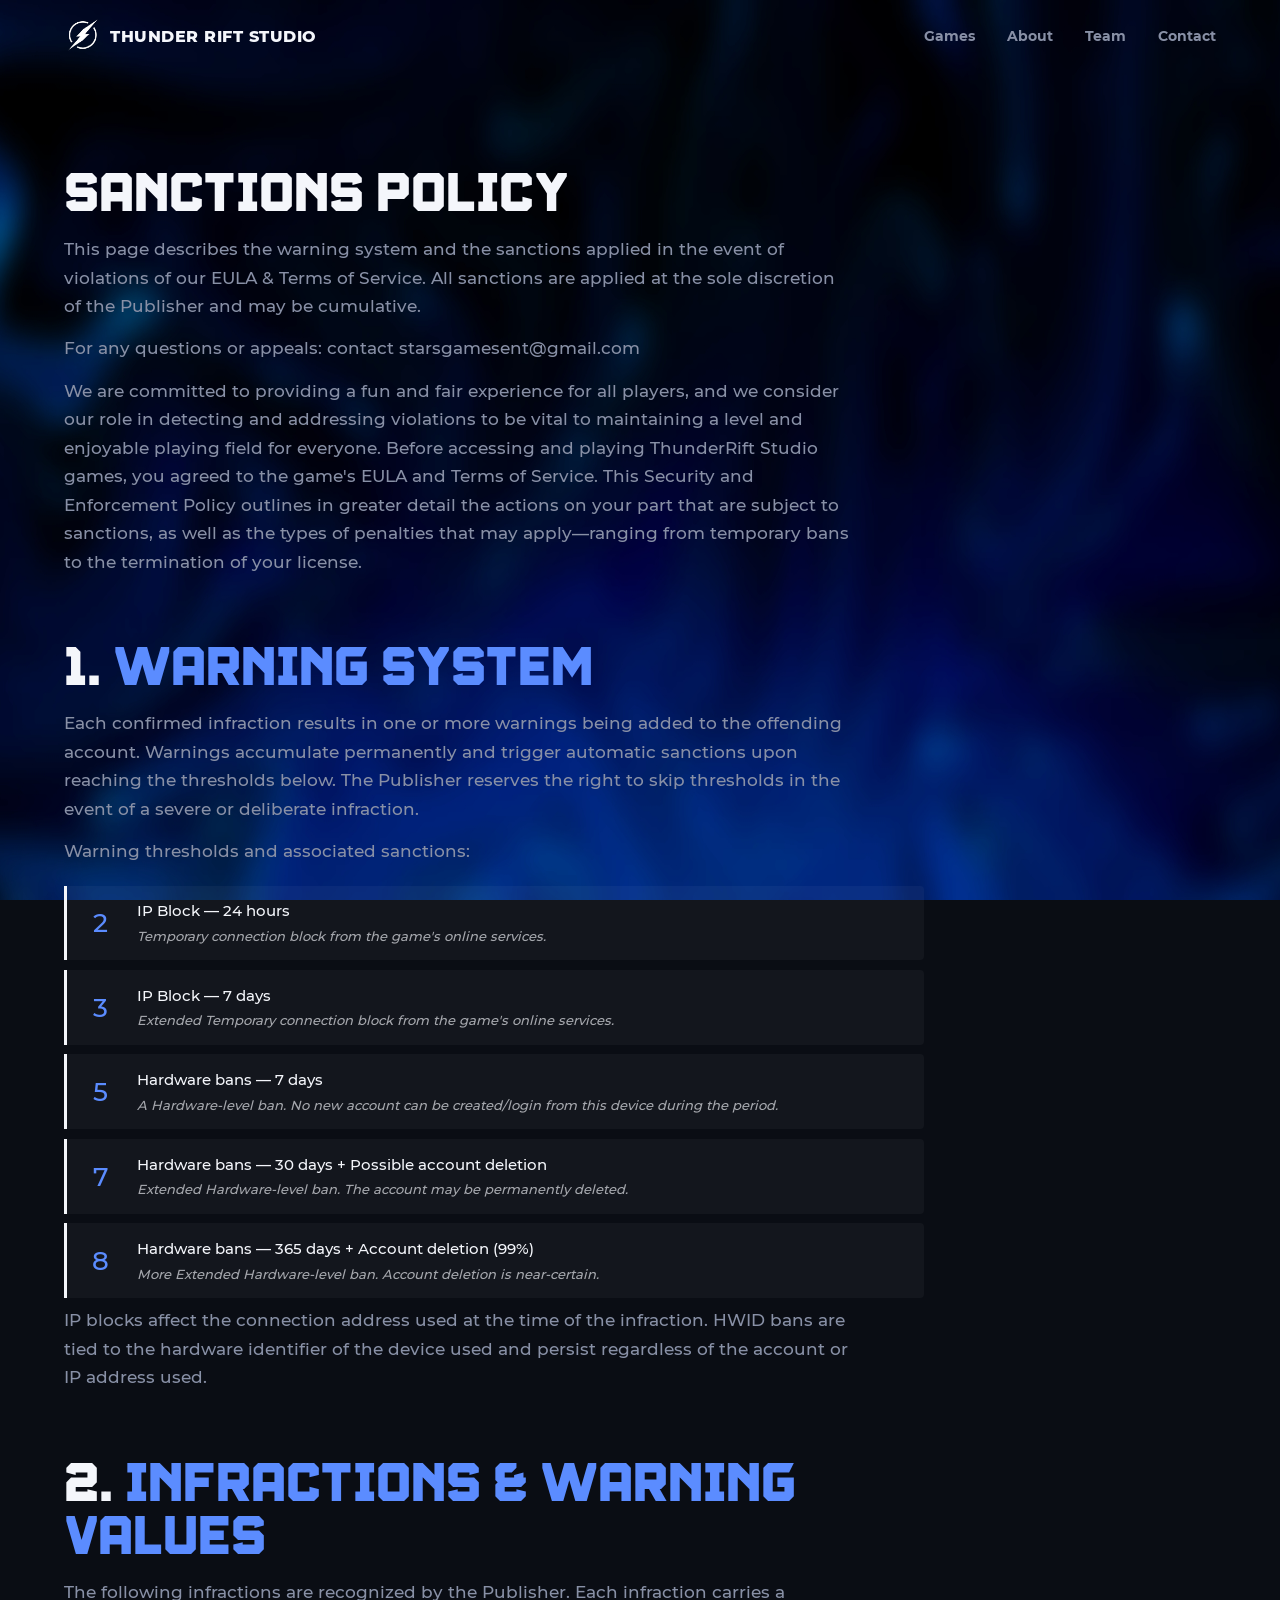
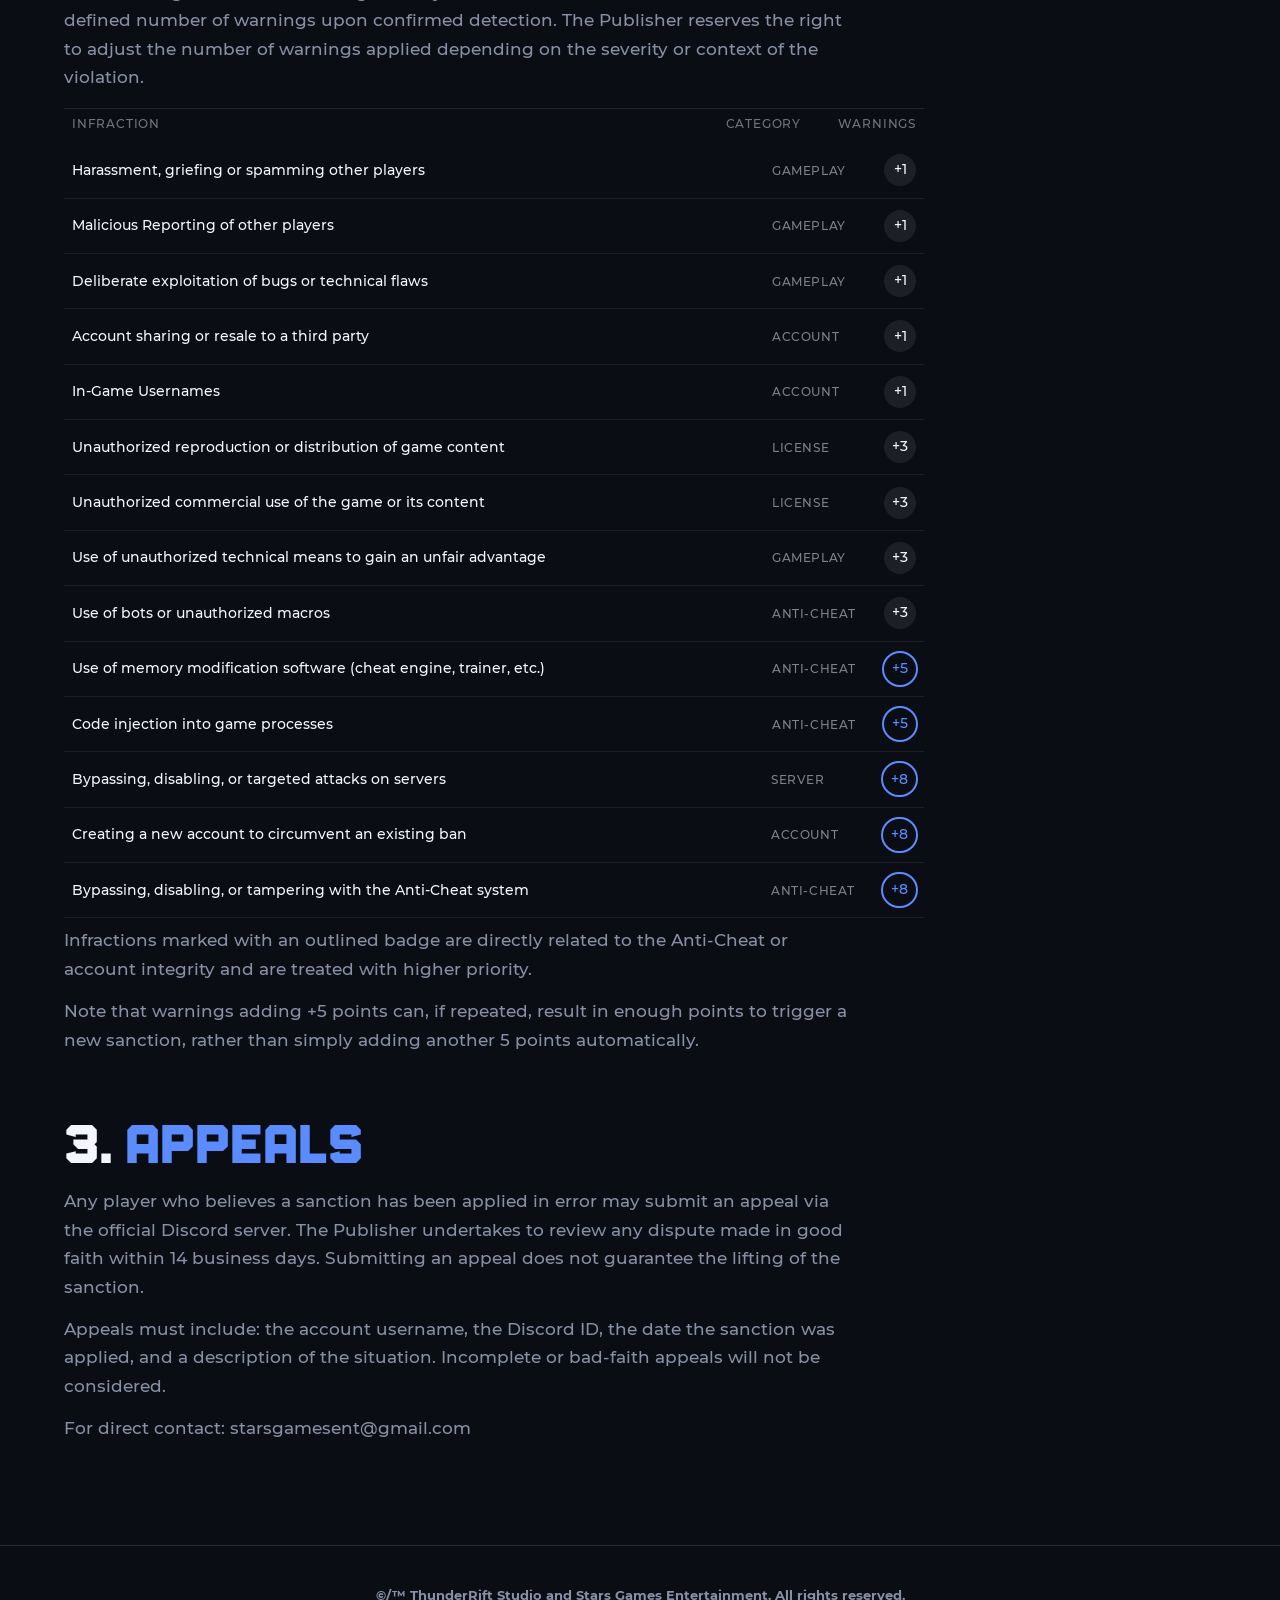
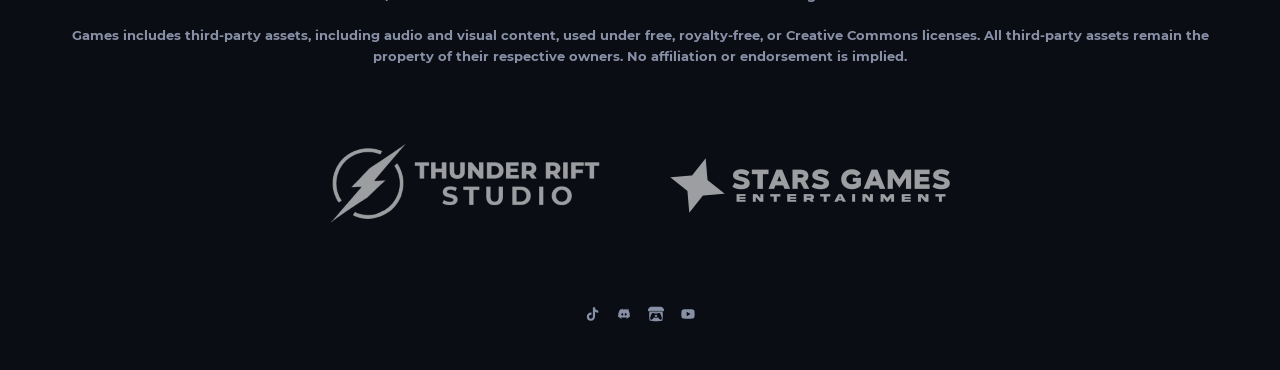
==== pages/sanctions.html @ 430288b7 "prod v5" ====
<!DOCTYPE html>
<html lang="en">
<head>
<meta charset="UTF-8">
<meta name="viewport" content="width=device-width, initial-scale=1.0">

<title>ThunderRift Studio - Sanctions Policy</title>
<meta name="description" content="Sanctions policy and warning system for ThunderRift Studio games.">

<link rel="stylesheet" href="../css/style.css">
<link rel="icon" href="../img/logo.png" type="image/png">

<style>
  .sanctions-ladder {
    display: flex;
    flex-direction: column;
    gap: 0.6rem;
    margin: 1.25rem 0 0.5rem;
  }

  .sanction-step {
    display: flex;
    align-items: center;
    gap: 1.25rem;
    padding: 0.85rem 1.1rem;
    border-left: 3px solid currentColor;
    background: rgba(255, 255, 255, 0.04);
    border-radius: 0 4px 4px 0;
  }

  .sanction-step .accent {
    font-size: 1.6rem;
    font-weight: 900;
    min-width: 2rem;
    text-align: center;
    line-height: 1;
  }

  .sanction-step-info {
    display: flex;
    flex-direction: column;
    gap: 0.15rem;
  }

  .sanction-step-title {
    font-weight: 700;
    font-size: 0.95rem;
  }

  .sanction-step-note {
    font-size: 0.82rem;
    opacity: 0.65;
    font-style: italic;
  }

  .infractions-grid {
    display: flex;
    flex-direction: column;
    gap: 0;
    margin: 1rem 0 0.5rem;
    border-top: 1px solid rgba(255, 255, 255, 0.1);
  }

  .infraction-row {
    display: flex;
    align-items: center;
    justify-content: space-between;
    gap: 1rem;
    padding: 0.7rem 0.5rem;
    border-bottom: 1px solid rgba(255, 255, 255, 0.08);
  }

  .infraction-label {
    font-size: 0.9rem;
    flex: 1;
  }

  .infraction-category {
    font-size: 0.75rem;
    opacity: 0.5;
    text-transform: uppercase;
    letter-spacing: 0.05em;
    min-width: 6rem;
  }

  .warn-badge {
    display: inline-flex;
    align-items: center;
    justify-content: center;
    min-width: 2rem;
    height: 2rem;
    padding: 0 0.5rem;
    border-radius: 999px;
    font-weight: 900;
    font-size: 0.85rem;
    background: rgba(255, 255, 255, 0.08);
    white-space: nowrap;
  }

  .warn-badge.accent {
    background: transparent;
    outline: 2px solid currentColor;
  }

  .infractions-header {
    display: flex;
    align-items: center;
    justify-content: space-between;
    gap: 1rem;
    padding: 0.4rem 0.5rem 0.6rem;
    font-size: 0.72rem;
    text-transform: uppercase;
    letter-spacing: 0.07em;
    opacity: 0.45;
    font-weight: 700;
  }
</style>
</head>
<body>

<a class="skip-link" href="#main-content">Skip to main content</a>
<div id="top"></div>

<header class="site-header" id="site-header">
  <div class="header-inner">
    <a href="../index.html" class="logo-lockup" aria-label="ThunderRift Studio — Back to home">
      <img src="../img/logo.png" alt="" class="logo-mark" width="36" height="36">
      <span class="logo-text">
        <span class="logo-word">THUNDER<span class="accent"> RIFT STUDIO</span></span>
      </span>
    </a>

    <nav class="main-nav" aria-label="Main navigation">
      <a href="../index.html#games">Games</a>
      <a href="../index.html#about">About</a>
      <a href="../index.html#team">Team</a>
      <a href="../index.html#contact">Contact</a>
    </nav>

    <button class="nav-toggle" id="navToggle" aria-expanded="false" aria-controls="mobileNav" aria-label="Open menu">
      <span></span><span></span><span></span>
    </button>
  </div>

  <nav id="mobileNav" class="mobile-nav" aria-label="Mobile navigation">
    <a href="../index.html#games">Games</a>
    <a href="../index.html#about">About</a>
    <a href="../index.html#team">Team</a>
    <a href="../index.html#contact">Contact</a>
  </nav>
</header>


<main id="main-content">
<div class="page-hero">

  <div class="page-block">

    <h2 class="page-block-title">
      Sanctions Policy
    </h2>

    <p class="page-block-text">
      This page describes the warning system and the sanctions applied in the event of violations of our <a href="eula_termsofservice.html">EULA &amp; Terms of Service</a>. All sanctions are applied at the sole discretion of the Publisher and may be cumulative.
    </p>

    <p class="page-block-text">
      For any questions or appeals: contact starsgamesent@gmail.com
    </p>

    <p class="page-block-text">
      We are committed to providing a fun and fair experience for all players, and we consider our role in detecting and addressing violations to be vital to maintaining a level and enjoyable playing field for everyone.

Before accessing and playing ThunderRift Studio games, you agreed to the game's EULA and Terms of Service. This Security and Enforcement Policy outlines in greater detail the actions on your part that are subject to sanctions, as well as the types of penalties that may apply—ranging from temporary bans to the termination of your license.
    </p>

  </div>

  <div class="page-block">

    <h2 class="page-block-title">
      1. <span class="accent">Warning System</span>
    </h2>

    <p class="page-block-text">
      Each confirmed infraction results in one or more warnings being added to the offending account. Warnings accumulate permanently and trigger automatic sanctions upon reaching the thresholds below. The Publisher reserves the right to skip thresholds in the event of a severe or deliberate infraction.
    </p>

    <p class="page-block-text">
      Warning thresholds and associated sanctions:
    </p>

    <div class="sanctions-ladder">

      <div class="sanction-step">
        <span class="accent">2</span>
        <div class="sanction-step-info">
          <span class="sanction-step-title">IP Block — 24 hours</span>
          <span class="sanction-step-note">Temporary connection block from the game's online services.</span>
        </div>
      </div>

      <div class="sanction-step">
        <span class="accent">3</span>
        <div class="sanction-step-info">
          <span class="sanction-step-title">IP Block — 7 days</span>
          <span class="sanction-step-note">Extended Temporary connection block from the game's online services.</span>
        </div>
      </div>

      <div class="sanction-step">
        <span class="accent">5</span>
        <div class="sanction-step-info">
          <span class="sanction-step-title">Hardware bans — 7 days</span>
          <span class="sanction-step-note">A Hardware-level ban. No new account can be created/login from this device during the period.</span>
        </div>
      </div>

      <div class="sanction-step">
        <span class="accent">7</span>
        <div class="sanction-step-info">
          <span class="sanction-step-title">Hardware bans — 30 days + Possible account deletion</span>
          <span class="sanction-step-note">Extended Hardware-level ban. The account may be permanently deleted.</span>
        </div>
      </div>

      <div class="sanction-step">
        <span class="accent">8</span>
        <div class="sanction-step-info">
          <span class="sanction-step-title">Hardware bans — 365 days + Account deletion (99%)</span>
          <span class="sanction-step-note">More Extended Hardware-level ban. Account deletion is near-certain.</span>
        </div>
      </div>

    </div>

    <p class="page-block-text">
      IP blocks affect the connection address used at the time of the infraction. HWID bans are tied to the hardware identifier of the device used and persist regardless of the account or IP address used.
    </p>

  </div>


  <div class="page-block">

    <h2 class="page-block-title">
      2. <span class="accent">Infractions &amp; Warning Values</span>
    </h2>

    <p class="page-block-text">
      The following infractions are recognized by the Publisher. Each infraction carries a defined number of warnings upon confirmed detection. The Publisher reserves the right to adjust the number of warnings applied depending on the severity or context of the violation.
    </p>


<!-- warns lists -->

    <div class="infractions-grid">

      <div class="infractions-header">
        <span style="flex:1">Infraction</span>
        <span style="min-width:6rem">Category</span>
        <span style="min-width:2rem;text-align:center">Warnings</span>
      </div>

      <div class="infraction-row">
        <span class="infraction-label">Harassment, griefing or spamming other players</span>
        <span class="infraction-category">Gameplay</span>
        <span class="warn-badge">+1</span>
      </div>

      <div class="infraction-row">
        <span class="infraction-label">Malicious Reporting of other players</span>
        <span class="infraction-category">Gameplay</span>
        <span class="warn-badge">+1</span>
      </div>

      <div class="infraction-row">
        <span class="infraction-label">Deliberate exploitation of bugs or technical flaws</span>
        <span class="infraction-category">Gameplay</span>
        <span class="warn-badge">+1</span>
      </div>

      <div class="infraction-row">
        <span class="infraction-label">Account sharing or resale to a third party</span>
        <span class="infraction-category">Account</span>
        <span class="warn-badge">+1</span>
      </div>

      <div class="infraction-row">
        <span class="infraction-label">In-Game Usernames</span>
        <span class="infraction-category">Account</span>
        <span class="warn-badge">+1</span>
      </div>

      <div class="infraction-row">
        <span class="infraction-label">Unauthorized reproduction or distribution of game content</span>
        <span class="infraction-category">License</span>
        <span class="warn-badge">+3</span>
      </div>

      <div class="infraction-row">
        <span class="infraction-label">Unauthorized commercial use of the game or its content</span>
        <span class="infraction-category">License</span>
        <span class="warn-badge">+3</span>
      </div>

      <div class="infraction-row">
        <span class="infraction-label">Use of unauthorized technical means to gain an unfair advantage</span>
        <span class="infraction-category">Gameplay</span>
        <span class="warn-badge">+3</span>
      </div>

      <div class="infraction-row">
        <span class="infraction-label">Use of bots or unauthorized macros</span>
        <span class="infraction-category">Anti-Cheat</span>
        <span class="warn-badge">+3</span>
      </div>

      <div class="infraction-row">
        <span class="infraction-label">Use of memory modification software (cheat engine, trainer, etc.)</span>
        <span class="infraction-category">Anti-Cheat</span>
        <span class="warn-badge accent">+5</span>
      </div>

      <div class="infraction-row">
        <span class="infraction-label">Code injection into game processes</span>
        <span class="infraction-category">Anti-Cheat</span>
        <span class="warn-badge accent">+5</span>
      </div>

      <div class="infraction-row">
        <span class="infraction-label">Bypassing, disabling, or targeted attacks on servers</span>
        <span class="infraction-category">Server</span>
        <span class="warn-badge accent">+8</span>
      </div>

      <div class="infraction-row">
        <span class="infraction-label">Creating a new account to circumvent an existing ban</span>
        <span class="infraction-category">Account</span>
        <span class="warn-badge accent">+8</span>
      </div>

      <div class="infraction-row">
        <span class="infraction-label">Bypassing, disabling, or tampering with the Anti-Cheat system</span>
        <span class="infraction-category">Anti-Cheat</span>
        <span class="warn-badge accent">+8</span>
      </div>

    </div>


    <p class="page-block-text">
      Infractions marked with an outlined badge are directly related to the Anti-Cheat or account integrity and are treated with higher priority.
    </p>
    <p class="page-block-text">
      Note that warnings adding +5 points can, if repeated, result in enough points to trigger a new sanction, rather than simply adding another 5 points automatically.
    </p>

  </div>

  <div class="page-block">

    <h2 class="page-block-title">
      3. <span class="accent">Appeals</span>
    </h2>

    <p class="page-block-text">
      Any player who believes a sanction has been applied in error may submit an appeal via the official Discord server. The Publisher undertakes to review any dispute made in good faith within 14 business days. Submitting an appeal does not guarantee the lifting of the sanction.
    </p>

    <p class="page-block-text">
      Appeals must include: the account username, the Discord ID, the date the sanction was applied, and a description of the situation. Incomplete or bad-faith appeals will not be considered.
    </p>

    <p class="page-block-text">
      For direct contact: starsgamesent@gmail.com
    </p>

  </div>

</div>
</main>


<footer class="site-footer">
  <div class="footer-inner">
    <p class="footer-copy">©/™ ThunderRift Studio and Stars Games Entertainment. All rights reserved.</p>
    <p class="footer-copy">Games includes third-party assets, including audio and visual content,
used under free, royalty-free, or Creative Commons licenses. All third-party assets remain the property of their respective owners.
No affiliation or endorsement is implied.</p>

    <ul class="studio-logos" aria-label="Our partner studios">
      <li><img src="../img/studio1.png" alt="Partner studio logo 1" loading="lazy"></li>
      <li><img src="../img/studio2.png" alt="Partner studio logo 2" loading="lazy"></li>
    </ul>

    <div class="footer-socials" aria-label="Social media">
      <a href="https://www.tiktok.com/@thunderriftstudio" aria-label="TikTok"><svg viewBox="0 0 24 24" width="16" height="16" aria-hidden="true"><path fill="currentColor" d="M16.6 2h-3.3v14.1c0 1.6-1.3 2.9-2.9 2.9a2.9 2.9 0 0 1-2.9-2.9 2.9 2.9 0 0 1 2.9-2.9c.3 0 .6 0 .9.1V9.9c-.3 0-.6-.1-.9-.1a6.2 6.2 0 0 0-6.2 6.2A6.2 6.2 0 0 0 10.4 22a6.2 6.2 0 0 0 6.2-6.2V8.6a8.2 8.2 0 0 0 4.8 1.5V6.8a4.8 4.8 0 0 1-4.8-4.8Z"/></svg></a>
      <a href="https://discord.gg/MJ3hh37nez" aria-label="Discord"><svg viewBox="0 0 24 24" width="16" height="16" aria-hidden="true"><path fill="currentColor" d="M20.3 5.4A18 18 0 0 0 15.9 4l-.3.6a13 13 0 0 1 3.7 1.4 15 15 0 0 0-11.9 0A13 13 0 0 1 11 4.6L10.7 4a18 18 0 0 0-4.4 1.4C3.6 9.1 3 12.7 3.3 16.3A17.9 17.9 0 0 0 8.3 19l.7-1.2a11.5 11.5 0 0 1-1.9-.9l.5-.4a13 13 0 0 0 8.8 0l.5.4a11.5 11.5 0 0 1-1.9.9l.7 1.2a17.9 17.9 0 0 0 5-2.7c.4-4.2-.6-7.7-2.4-11ZM9.5 14.4c-.8 0-1.5-.8-1.5-1.7s.7-1.7 1.5-1.7 1.5.8 1.5 1.7-.7 1.7-1.5 1.7Zm5 0c-.8 0-1.5-.8-1.5-1.7s.7-1.7 1.5-1.7 1.5.8 1.5 1.7-.7 1.7-1.5 1.7Z"/></svg></a>
      <a href="https://thunderrift-sudio.itch.io/" aria-label="Itch.io"><svg viewBox="0 0 24 24" width="16" height="16" aria-hidden="true"><path fill="currentColor" d="M3.13 1.338C2.08 1.96.02 4.328 0 4.95v1.03c0 1.303 1.22 2.45 2.325 2.45 1.33 0 2.436-1.102 2.436-2.41 0 1.308 1.07 2.41 2.4 2.41 1.328 0 2.362-1.102 2.362-2.41 0 1.308 1.137 2.41 2.466 2.41h.024c1.33 0 2.466-1.102 2.466-2.41 0 1.308 1.034 2.41 2.363 2.41 1.33 0 2.4-1.102 2.4-2.41 0 1.308 1.106 2.41 2.435 2.41C22.78 8.43 24 7.282 24 5.98V4.95c-.02-.62-2.082-2.99-3.13-3.612-3.253-.114-5.508-.134-8.87-.133-3.362 0-7.945.053-8.87.133zm6.376 6.477a2.74 2.74 0 0 1-.468.602c-.5.49-1.19.795-1.947.795a2.786 2.786 0 0 1-1.95-.795c-.182-.178-.32-.37-.446-.59-.127.222-.303.412-.486.59a2.788 2.788 0 0 1-1.95.795c-.092 0-.187-.025-.264-.052-.107 1.113-.152 2.176-.168 2.95v.005l-.006 1.167c.02 2.334-.23 7.564 1.03 8.85 1.952.454 5.545.662 9.15.663 3.605 0 7.198-.21 9.15-.664 1.26-1.284 1.01-6.514 1.03-8.848l-.006-1.167v-.004c-.016-.775-.06-1.838-.168-2.95-.077.026-.172.052-.263.052a2.788 2.788 0 0 1-1.95-.795c-.184-.178-.36-.368-.486-.59-.127.22-.265.412-.447.59a2.786 2.786 0 0 1-1.95.794c-.76 0-1.446-.303-1.948-.793a2.74 2.74 0 0 1-.468-.602 2.738 2.738 0 0 1-.463.602 2.787 2.787 0 0 1-1.95.794h-.16a2.787 2.787 0 0 1-1.95-.793 2.738 2.738 0 0 1-.464-.602zm-2.004 2.59v.002c.795.002 1.5 0 2.373.953.687-.072 1.406-.108 2.125-.107.72 0 1.438.035 2.125.107.873-.953 1.578-.95 2.372-.953.376 0 1.876 0 2.92 2.934l1.123 4.028c.832 2.995-.266 3.068-1.636 3.07-2.03-.075-3.156-1.55-3.156-3.025-1.124.184-2.436.276-3.748.277-1.312 0-2.624-.093-3.748-.277 0 1.475-1.125 2.95-3.156 3.026-1.37-.004-2.468-.077-1.636-3.072l1.122-4.027c1.045-2.934 2.545-2.934 2.92-2.934zM12 12.714c-.002.002-2.14 1.964-2.523 2.662l1.4-.056v1.22c0 .056.56.033 1.123.007.562.026 1.124.05 1.124-.008v-1.22l1.4.055C14.138 14.677 12 12.713 12 12.713z"/></svg></a>
      <a href="https://www.youtube.com/@ThunderRiftStudio" aria-label="YouTube"><svg viewBox="0 0 24 24" width="16" height="16" aria-hidden="true"><path fill="currentColor" d="M22 12s0-3.1-.4-4.6a3 3 0 0 0-2.1-2.1C17.9 5 12 5 12 5s-5.9 0-7.5.3a3 3 0 0 0-2.1 2.1C2 8.9 2 12 2 12s0 3.1.4 4.6a3 3 0 0 0 2.1 2.1C6.1 19 12 19 12 19s5.9 0 7.5-.3a3 3 0 0 0 2.1-2.1c.4-1.5.4-4.6.4-4.6ZM10 15.3V8.7L15.8 12 10 15.3Z"/></svg></a>
    </div>
  </div>
</footer>

<a href="#top" class="back-to-top" id="backToTop" aria-label="Back to top">↑</a>

<script src="../js/script.js"></script>
</body>
</html>
---- css/style.css ----
/* ============================================================
   THUNDERRIFT STUDIO — All rights reserved.
   ============================================================ */

@font-face {
  font-family: 'TR-Title';
  src: url('../fonts/title.ttf') format('truetype');
  font-weight: 400 700;
  font-style: normal;
  font-display: swap;
}
@font-face {
  font-family: 'TR-Brand';
  src: url('../fonts/thr.ttf') format('truetype');
  font-weight: 400 700;
  font-style: normal;
  font-display: swap;
}
@font-face {
  font-family: 'TR-Text';
  src: url('../fonts/text.ttf') format('truetype');
  font-weight: 400 700;
  font-style: normal;
  font-display: swap;
}
@font-face {
  font-family: 'TR-Mono';
  src: url('../fonts/mono.ttf') format('truetype');
  font-weight: 400 700;
  font-style: normal;
  font-display: swap;
}

:root {
  --bg-void: #0A0D14;
  --bg-panel: #11151F;
  --bg-panel-2: #171C29;
  --line: #262C3B;
  --storm-gray: #4A5468;
  --rift-blue: #5B8CFF;
  --rift-glow: #A9C4FF;
  --text-primary: #F4F6FB;
  --text-muted: #8890A6;

  --font-display: 'TR-Title', 'Arial Narrow', sans-serif;
  --font-body: 'TR-Text', -apple-system, 'Segoe UI', sans-serif;
  --font-mono: 'TR-Mono', 'Courier New', monospace;
  --font-brand: 'TR-Brand', 'Arial Narrow', sans-serif;

  --section-pad: clamp(4rem, 8vw, 8rem);
  --container-w: 1200px;
}

*, *::before, *::after { box-sizing: border-box; }
html { scroll-behavior: smooth; }
body {
  margin: 0;
  background-color: var(--bg-void);
  color: var(--text-primary);
  font-family: var(--font-body);
  font-size: 16px;
  line-height: 1.6;
  -webkit-font-smoothing: antialiased;
  position: relative;
}

body::before {
  content: '';
  position: fixed;
  inset: 0;
  z-index: -1;
  background-color: var(--bg-void);
  background-image: url('../img/bg-texture.jpg');
  background-repeat: no-repeat;
  background-position: center;
  background-size: 100% 100%;
}
img { max-width: 100%; display: block; }
a { color: inherit; text-decoration: none; }
h1, h2, h3 { font-family: var(--font-display); margin: 0; line-height: 1.1; }
p { margin: 0; }
ul { list-style: none; margin: 0; padding: 0; }
button { font-family: inherit; }

.skip-link {
  position: absolute;
  left: -999px;
  top: 0;
  background: var(--rift-blue);
  color: var(--bg-void);
  padding: .75rem 1.25rem;
  z-index: 200;
  font-family: var(--font-mono);
  font-size: .85rem;
}
.skip-link:focus { left: 1rem; top: 1rem; }

:focus-visible {
  outline: 2px solid var(--rift-blue);
  outline-offset: 3px;
}

.eyebrow {
  font-family: var(--font-mono);
  font-size: .8rem;
  letter-spacing: .15em;
  text-transform: uppercase;
  color: var(--rift-blue);
  margin: 0 0 .75rem;
}

.accent { color: var(--rift-blue); }

.section-head {
  max-width: var(--container-w);
  margin: 0 auto;
  padding: 0 1.5rem;
}
.section-head h2 {
  font-size: clamp(1.8rem, 3.5vw, 2.6rem);
  font-weight: 600;
  max-width: 30ch;
}

.btn {
  display: inline-flex;
  align-items: center;
  gap: .5rem;
  padding: .9rem 1.6rem;
  font-family: var(--font-mono);
  font-size: .85rem;
  letter-spacing: .04em;
  border-radius: 2px;
  transition: transform .15s ease, background .2s ease, border-color .2s ease;
}
.btn-primary {
  background: var(--rift-blue);
  color: var(--bg-void);
  font-weight: 500;
}
.btn-primary:hover { transform: translateY(-2px); background: var(--rift-glow); }
.btn-ghost {
  border: 1px solid var(--line);
  color: var(--text-primary);
}
.btn-ghost:hover { border-color: var(--rift-blue); transform: translateY(-2px); }

.link-arrow {
  font-family: var(--font-mono);
  font-size: .85rem;
  color: var(--rift-blue);
  display: inline-block;
  margin-top: 1.25rem;
  transition: gap .2s ease;
}
.link-arrow:hover { text-decoration: underline; }

.site-header {
  position: fixed;
  top: 0; left: 0; right: 0;
  z-index: 100;
  background: transparent;
  border-bottom: 1px solid transparent;
  transition: background .25s ease, border-color .25s ease;
}
.site-header.scrolled {
  background: rgba(10, 13, 20, 0.85);
  backdrop-filter: blur(10px);
  border-bottom: 1px solid var(--line);
}
.header-inner {
  max-width: var(--container-w);
  margin: 0 auto;
  padding: .9rem 1.5rem;
  display: flex;
  align-items: center;
  justify-content: space-between;
}

.logo-lockup {
  display: flex;
  align-items: center;
  gap: .65rem;
  padding: .25rem .25rem .25rem 0;
}
.logo-mark { flex-shrink: 0; }
.logo-text { display: flex; flex-direction: column; }
.logo-word {
  font-family: var(--font-brand);
  font-weight: 600;
  font-size: 1rem;
  letter-spacing: .03em;
}
.logo-word .accent { color: inherit; }

.main-nav { display: flex; gap: 2rem; }
.main-nav a {
  font-family: var(--font-mono);
  font-size: .85rem;
  color: var(--text-muted);
  transition: color .2s ease;
  margin-right: 0;
}
.main-nav a:not(:last-child) { margin-right: 2rem; }
.main-nav { gap: 0; }
.main-nav a:hover { color: var(--text-primary); }

.nav-toggle {
  display: none;
  flex-direction: column;
  justify-content: center;
  gap: 5px;
  width: 36px;
  height: 36px;
  background: transparent;
  border: none;
  cursor: pointer;
}
.nav-toggle span {
  display: block;
  height: 2px;
  background: var(--text-primary);
  transition: transform .2s ease, opacity .2s ease;
}
.nav-toggle[aria-expanded="true"] span:nth-child(1) { transform: translateY(7px) rotate(45deg); }
.nav-toggle[aria-expanded="true"] span:nth-child(2) { opacity: 0; }
.nav-toggle[aria-expanded="true"] span:nth-child(3) { transform: translateY(-7px) rotate(-45deg); }

.mobile-nav {
  display: none;
  flex-direction: column;
  padding: 0 1.5rem 1.5rem;
  gap: 1rem;
}
.mobile-nav a {
  font-family: var(--font-mono);
  font-size: .95rem;
  color: var(--text-muted);
  padding: .5rem 0;
  border-bottom: 1px solid var(--line);
}
.mobile-nav.open { display: flex; }

/* ─── Hero ──────────────────────────────────── */
.hero {
  position: relative;
  height: 100vh;       /* plein écran exact — scroll révèle la suite */
  min-height: 560px;   /* plancher pour les très petits écrans */
  display: flex;
  align-items: center;
  overflow: hidden;
  background: radial-gradient(ellipse at 70% 20%, var(--bg-panel-2) 0%, var(--bg-void) 60%);
}
.hero-bg { position: absolute; inset: 0; z-index: 1; }

/* ─── Hero video background ─────────────────── */
.hero-video {
  position: absolute;
  inset: 0;
  width: 100%;
  height: 100%;
  object-fit: cover;
  z-index: 0;
}
.hero-video-overlay {
  position: absolute;
  inset: 0;
  z-index: 0;
  background: radial-gradient(ellipse at 70% 20%, rgba(23, 28, 41, 0.55) 0%, rgba(10, 13, 20, 0.88) 60%);
}

/* ─── Hero bolt ─────────────────────────────── */
.rift-svg { width: 100%; height: 100%; }

.bolt-halo {
  opacity: 0;
  animation:
    halo-in    0.35s ease 1.9s forwards,
    glow-pulse 3.2s ease-in-out 2.25s infinite;
}

.bolt-core {
  stroke-dasharray: 1520;
  stroke-dashoffset: 1520;
  animation: draw-bolt 1.55s cubic-bezier(.42,0,.12,1) 0.25s forwards;
}

.bolt-shine {
  stroke-dasharray: 1520;
  stroke-dashoffset: 1520;
  opacity: 0;
  animation:
    draw-bolt  1.55s cubic-bezier(.42,0,.12,1) 0.35s forwards,
    shine-fade 0.55s ease 2.1s forwards;
}

@keyframes draw-bolt {
  0%   { stroke-dashoffset: 1520; opacity: 0; }
  4%   { opacity: 1; }
  /* rush du haut vers le shoulder */
  52%  { stroke-dashoffset: 360; }
  /* micro-stutter électrique #1 */
  58%  { stroke-dashoffset: 400; }
  /* reprise rapide vers le bas */
  78%  { stroke-dashoffset: 85;  }
  /* micro-stutter électrique #2 */
  85%  { stroke-dashoffset: 115; }
  100% { stroke-dashoffset: 0; opacity: 1; }
}

@keyframes halo-in {
  to { opacity: 0.11; }
}

@keyframes glow-pulse {
  0%, 100% { opacity: 0.11; }
  50%       { opacity: 0.22; }
}

@keyframes shine-fade {
  to { opacity: 0; }
}

/* ─── Hero content ──────────────────────────── */
.hero-content {
  position: relative;
  z-index: 2;
  max-width: var(--container-w);
  margin: 0 auto;
  padding: 7rem 1.5rem 4rem;
  width: 100%;
}
.hero-title {
  font-size: clamp(2.6rem, 7vw, 5.5rem);
  font-weight: 700;
  letter-spacing: .01em;
  margin-bottom: 1.5rem;
}
.hero-sub {
  max-width: 46ch;
  color: var(--text-muted);
  font-size: 1.05rem;
  margin-bottom: 2.5rem;
}
.hero-actions { display: flex; gap: 1rem; flex-wrap: wrap; }

.games {
  padding: var(--section-pad) 0;
  border-top: 1px solid var(--line);
}
.games .section-head { margin-bottom: 3rem; }

.game-card {
  max-width: var(--container-w);
  margin: 0 auto 5rem;
  padding: 0 1.5rem;
  display: grid;
  grid-template-columns: 1.1fr 1fr;
  gap: 3rem;
  align-items: center;
}
.game-card:last-child { margin-bottom: 0; }
.game-card.reverse { direction: rtl; }
.game-card.reverse > * { direction: ltr; }

.game-media {
  border: 1px solid var(--line);
  overflow: hidden;
  background: var(--bg-panel);
}
.game-media img { width: 100%; height: auto; }

.game-tag {
  font-family: var(--font-mono);
  font-size: .75rem;
  letter-spacing: .1em;
  text-transform: uppercase;
  color: var(--rift-blue);
  margin-bottom: .75rem;
}
.game-info h3 {
  font-size: clamp(1.6rem, 3vw, 2.1rem);
  margin-bottom: 1rem;
}
.game-info p:not(.game-tag) { color: var(--text-muted); }

.about {
  position: relative;
  overflow: hidden;
  padding: var(--section-pad) 0;
  background: var(--bg-panel);
  border-top: 1px solid var(--line);
  border-bottom: 1px solid var(--line);
}
.about-watermark {
  position: absolute;
  right: -4%;
  left: auto;
  top: 50%;
  transform: translateY(-50%);
  height: 130%;
  width: auto;
  max-width: none;
  opacity: .06;
  z-index: 0;
  pointer-events: none;
  user-select: none;
}
.about-inner {
  position: relative;
  z-index: 1;
  max-width: var(--container-w);
  margin: 0 auto;
  padding: 0 1.5rem;
}
.about h2 {
  font-size: clamp(1.8rem, 3.5vw, 2.6rem);
  max-width: 22ch;
  margin-bottom: 1.5rem;
}
.about-lead {
  max-width: 62ch;
  color: var(--text-muted);
  font-size: 1.05rem;
  margin-bottom: 3.5rem;
}
.about-grid {
  display: grid;
  grid-template-columns: repeat(3, 1fr);
  gap: 2rem;
}
.about-item {
  border-top: 1px solid var(--line);
  padding-top: 1.25rem;
}
.about-num {
  font-family: var(--font-mono);
  color: var(--rift-blue);
  font-size: .9rem;
}
.about-item h3 {
  font-size: 1.1rem;
  margin: .5rem 0 .5rem;
  font-weight: 600;
}
.about-item p { color: var(--text-muted); font-size: .95rem; }

.team {
  padding: var(--section-pad) 0;
}
.team .section-head { margin-bottom: 3rem; }
.team-grid {
  max-width: var(--container-w);
  margin: 0 auto;
  padding: 0 1.5rem;
  display: grid;
  grid-template-columns: repeat(4, 1fr);
  gap: 1.5rem;
}
.team-card img {
  width: 100%;
  aspect-ratio: 1;
  object-fit: cover;
  margin-bottom: 1rem;
  border: 1px solid var(--line);
}
.team-card h3 { font-size: 1.05rem; font-weight: 600; margin-bottom: .25rem; }
.team-role { font-family: var(--font-mono); font-size: .8rem; color: var(--text-muted); }

.contact {
  padding: var(--section-pad) 0;
  background: var(--bg-panel);
  border-top: 1px solid var(--line);
  text-align: center;
}
.contact-inner {
  max-width: 620px;
  margin: 0 auto;
  padding: 0 1.5rem;
}
.contact h2 {
  font-size: clamp(1.8rem, 3.5vw, 2.6rem);
  margin-bottom: 1rem;
}
.contact-lead { color: var(--text-muted); margin-bottom: 2rem; }
.contact-email {
  font-family: var(--font-mono);
  font-size: 1.1rem;
  color: var(--rift-blue);
  border-bottom: 1px solid var(--rift-blue);
  padding-bottom: 2px;
}
.contact-email:hover { color: var(--rift-glow); border-color: var(--rift-glow); }

.socials {
  display: flex;
  justify-content: center;
  gap: 1.25rem;
  margin-top: 3rem;
}
.social-link {
  width: 44px; height: 44px;
  display: flex; align-items: center; justify-content: center;
  border: 1px solid var(--line);
  color: var(--text-muted);
  transition: color .2s ease, border-color .2s ease, transform .2s ease;
}
.social-link:hover { color: var(--rift-blue); border-color: var(--rift-blue); transform: translateY(-2px); }

.site-footer {
  border-top: 1px solid var(--line);
  padding: 2.5rem 0;
}
.footer-inner {
  max-width: var(--container-w);
  margin: 0 auto;
  padding: 0 1.5rem;
  display: flex;
  flex-direction: column;
  align-items: center;
  justify-content: center;
  gap: 1.25rem;
  text-align: center;
}
.footer-copy {
  font-family: var(--font-mono);
  font-size: .8rem;
  color: var(--text-muted);
}
.studio-logos {
  display: flex;
  align-items: center;
  justify-content: center;
  gap: 1.5rem;
  flex-wrap: wrap;
}
.studio-logos img {
  width: auto;
  height: auto;
  opacity: .6;
  filter: grayscale(1);
  transition: opacity .2s ease, filter .2s ease;
}
.studio-logos img:hover {
  opacity: 1;
  filter: grayscale(0);
}
.footer-socials { display: flex; gap: 1rem; }
.footer-socials a { color: var(--text-muted); }
.footer-socials a:hover { color: var(--rift-blue); }

.back-to-top {
  position: fixed;
  bottom: 2rem;
  right: 2rem;
  width: 44px;
  height: 44px;
  display: flex;
  align-items: center;
  justify-content: center;
  background: var(--bg-panel-2);
  border: 1px solid var(--line);
  color: var(--rift-blue);
  font-size: 1.1rem;
  z-index: 90;
  opacity: 0;
  visibility: hidden;
  transform: translateY(8px);
  transition: opacity .25s ease, transform .25s ease, visibility .25s;
}
.back-to-top.visible {
  opacity: 1;
  visibility: visible;
  transform: translateY(0);
}
.back-to-top:hover { border-color: var(--rift-blue); }

/* ─── Responsive ────────────────────────────── */
@media (max-width: 860px) {
  .main-nav { display: none; }
  .nav-toggle { display: flex; }
  .game-card { grid-template-columns: 1fr; }
  .game-card.reverse { direction: ltr; }
  .about-grid { grid-template-columns: 1fr; gap: 1.5rem; }
  .team-grid { grid-template-columns: repeat(2, 1fr); }
}

@media (max-width: 480px) {
  .hero-actions { flex-direction: column; align-items: flex-start; }
  .footer-inner { flex-direction: column; align-items: flex-start; }
}

/* ─── Reduced motion ────────────────────────── */
@media (prefers-reduced-motion: reduce) {
  html { scroll-behavior: auto; }
  .bolt-core  { animation: none; stroke-dashoffset: 0; }
  .bolt-shine { animation: none; opacity: 0; }
  .bolt-halo  { animation: none; opacity: 0.11; }
  .btn, .social-link, .back-to-top { transition: none; }
}

/* ============================================================
   PAGE TEMPLATE — styles réutilisables pour toutes les pages
   ============================================================ */
.page-hero {
  padding: calc(var(--section-pad) + 4rem) 0 var(--section-pad);
  max-width: var(--container-w);
  margin: 0 auto;
  padding-left: 1.5rem;
  padding-right: 1.5rem;
}

/* ─── Bloc titre + texte (copiable-collable) ─ */
.page-block {
  margin-bottom: 4rem;
  max-width: 860px;
}
.page-block:last-child { margin-bottom: 0; }

.page-block-title {
  font-family: var(--font-display); /* title.ttf */
  font-size: clamp(1.8rem, 4vw, 3rem);
  font-weight: 700;
  color: var(--text-primary);
  line-height: 1.1;
  margin: 0 0 1rem 0;
  text-align: left;
}

.page-block-title .accent { color: var(--rift-blue); }

.page-block-text {
  font-family: var(--font-body); /* text.ttf */
  font-size: 1.05rem;
  color: var(--text-muted);
  line-height: 1.7;
  margin: 0;
  text-align: left;
  max-width: 72ch;
}

.page-block-text + .page-block-text {
  margin-top: .85rem; /* plusieurs paragraphes empilés */
}
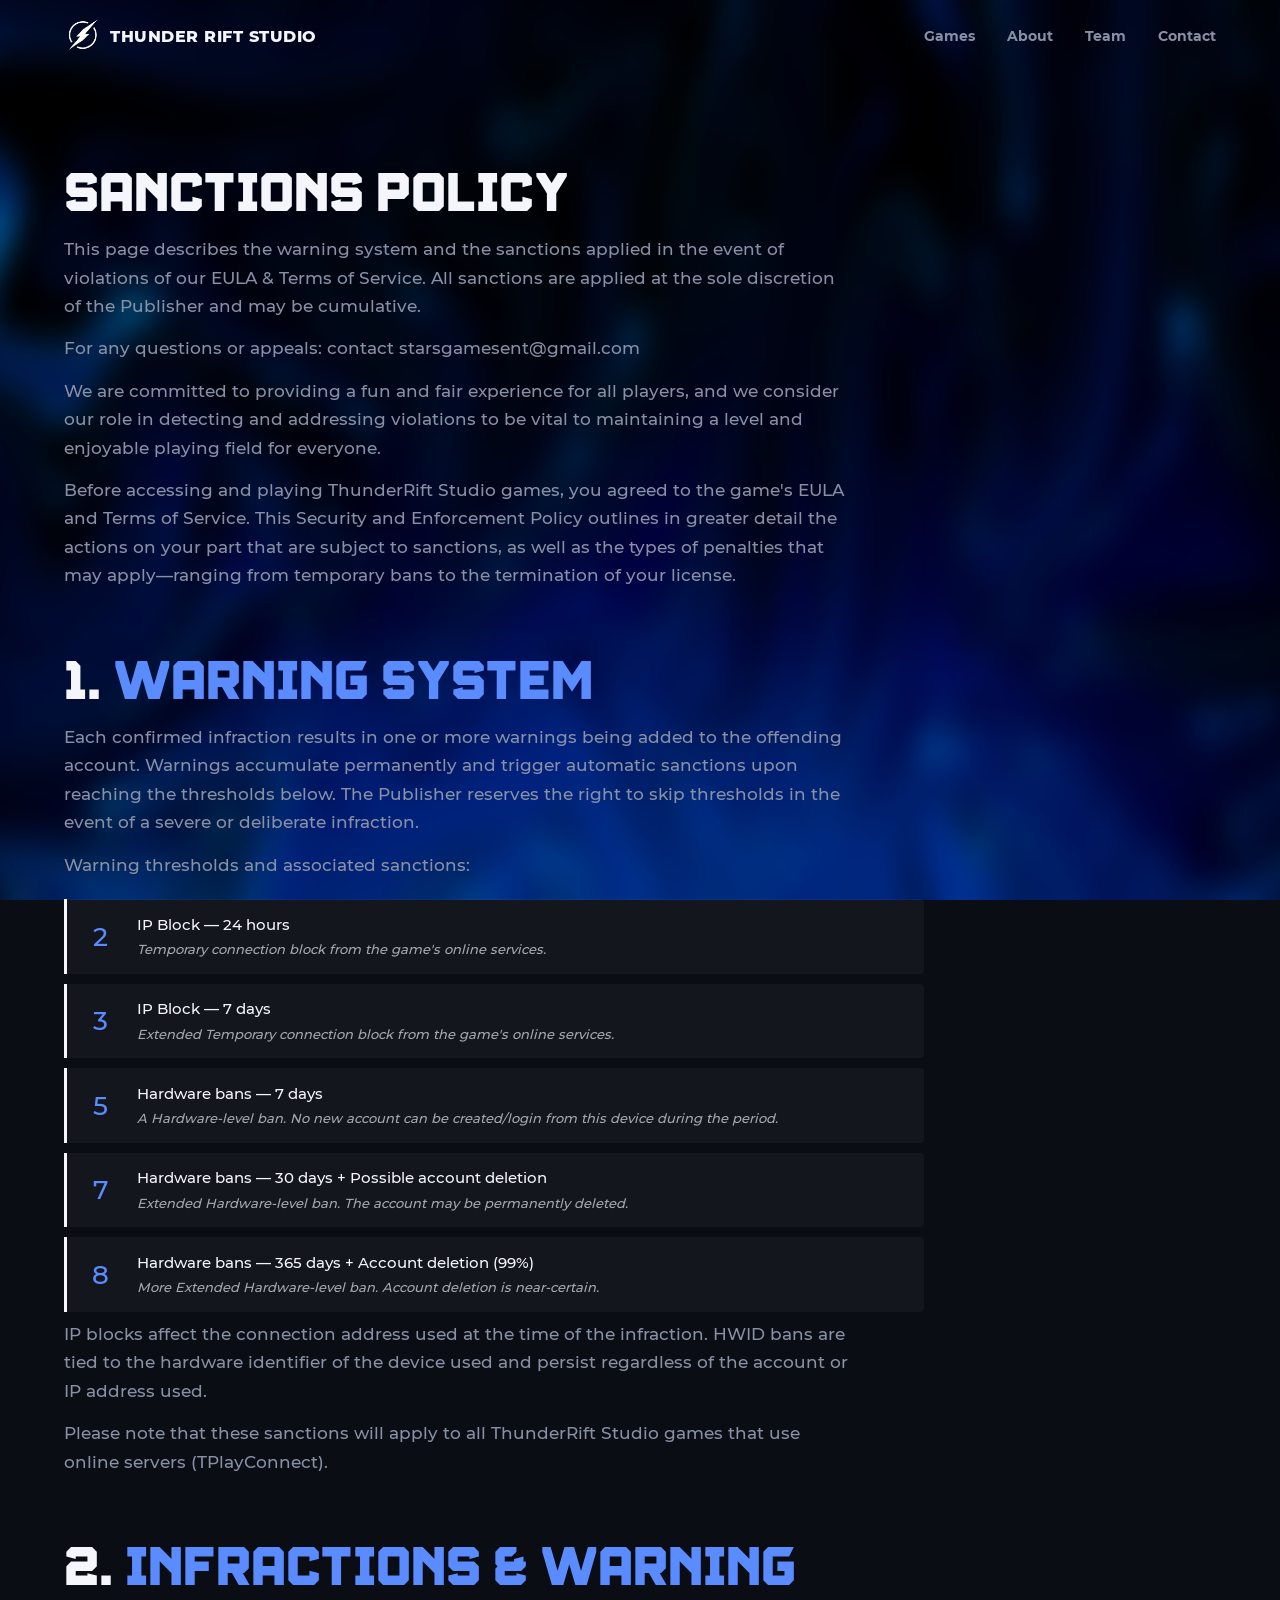
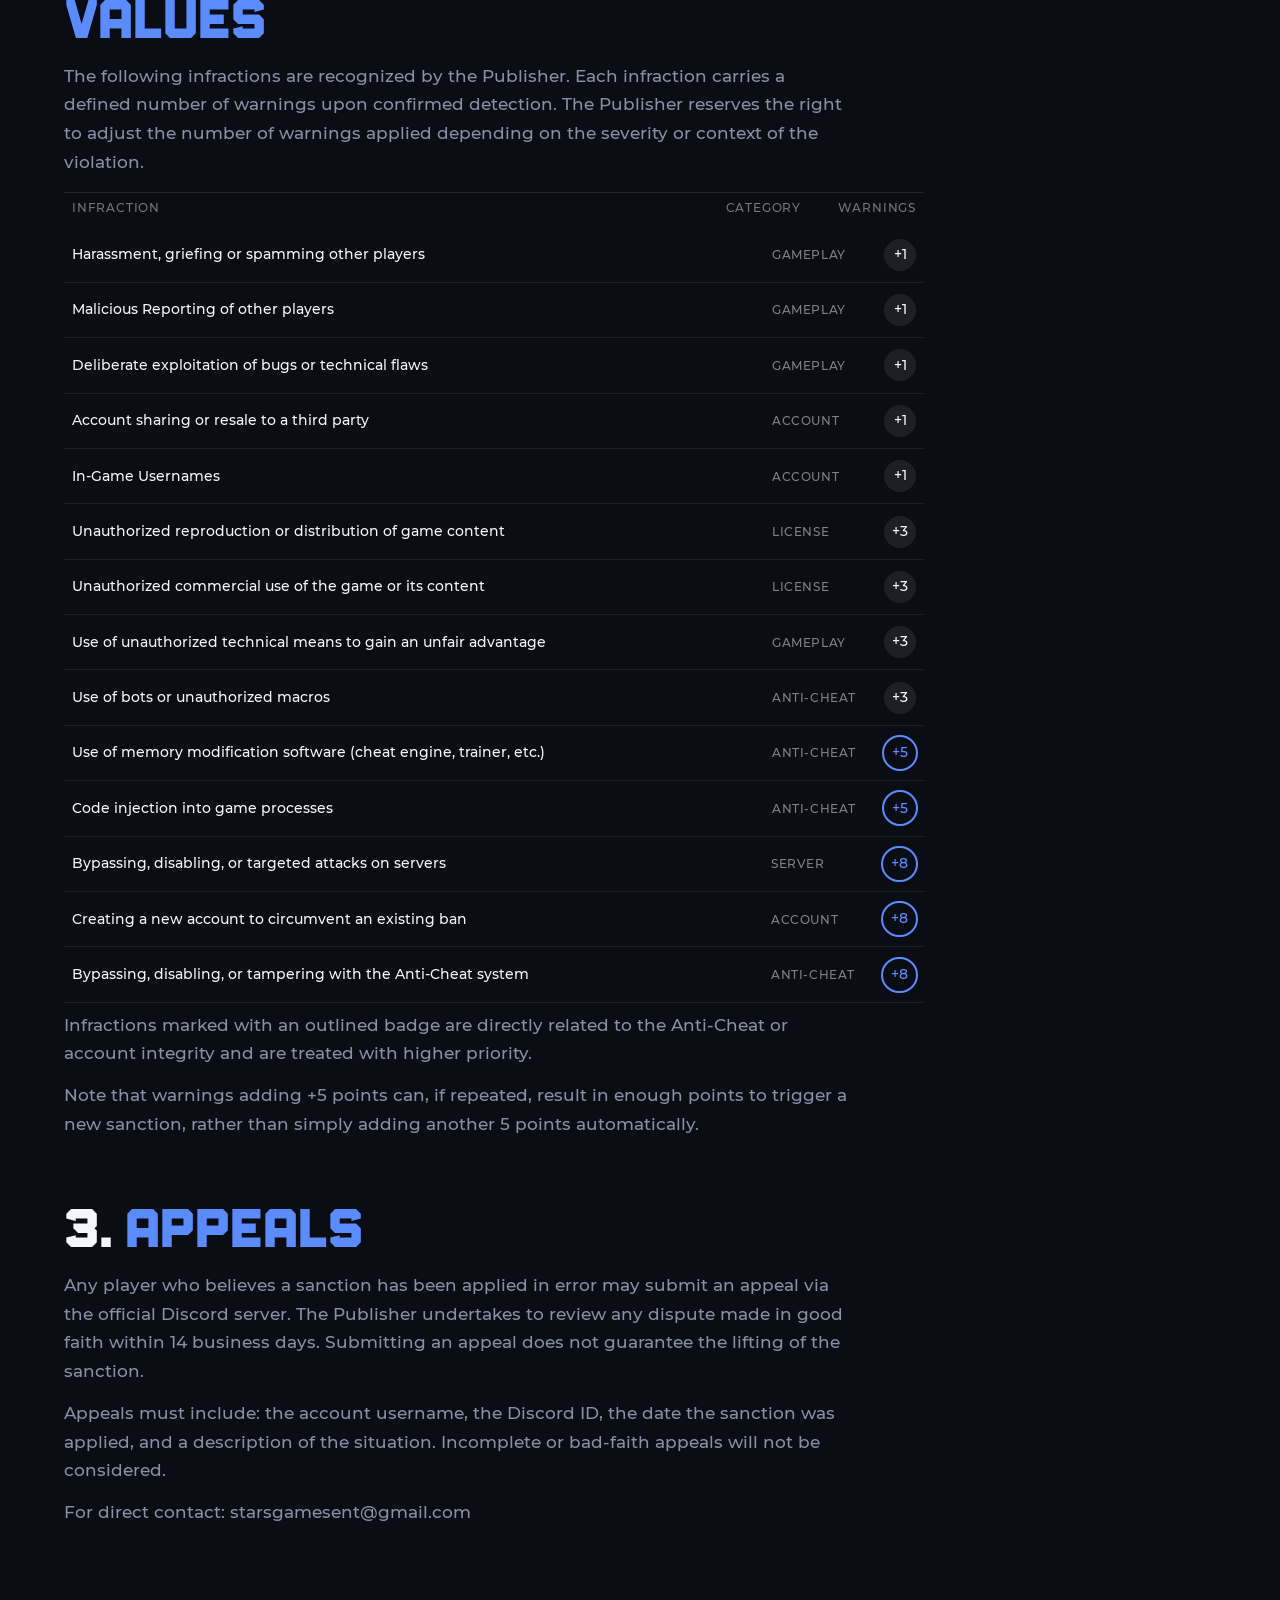
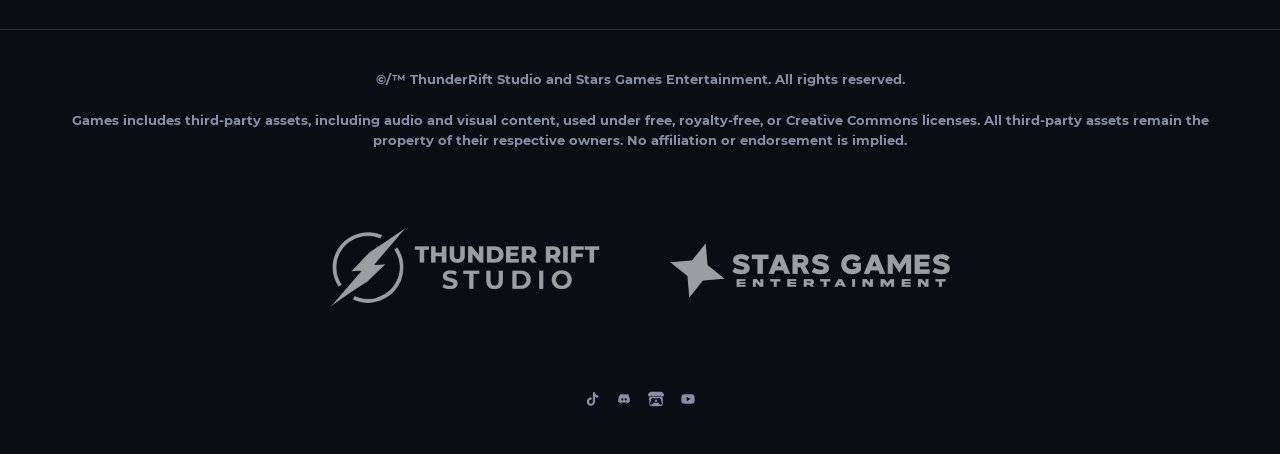
==== commit d38c2e7f: "Fix v5.1 fix a few things in sanctions.html" ====
--- a/pages/sanctions.html
+++ b/pages/sanctions.html
@@ -170,8 +170,10 @@
 
     <p class="page-block-text">
       We are committed to providing a fun and fair experience for all players, and we consider our role in detecting and addressing violations to be vital to maintaining a level and enjoyable playing field for everyone.
-
-Before accessing and playing ThunderRift Studio games, you agreed to the game's EULA and Terms of Service. This Security and Enforcement Policy outlines in greater detail the actions on your part that are subject to sanctions, as well as the types of penalties that may apply—ranging from temporary bans to the termination of your license.
+    </p>
+
+    <p class="page-block-text">
+      Before accessing and playing ThunderRift Studio games, you agreed to the game's EULA and Terms of Service. This Security and Enforcement Policy outlines in greater detail the actions on your part that are subject to sanctions, as well as the types of penalties that may apply—ranging from temporary bans to the termination of your license.
     </p>
 
   </div>
@@ -238,6 +240,10 @@
       IP blocks affect the connection address used at the time of the infraction. HWID bans are tied to the hardware identifier of the device used and persist regardless of the account or IP address used.
     </p>
 
+    <p class="page-block-text">
+      Please note that these sanctions will apply to all ThunderRift Studio games that use online servers (TPlayConnect).
+    </p>
+
   </div>
 
 
